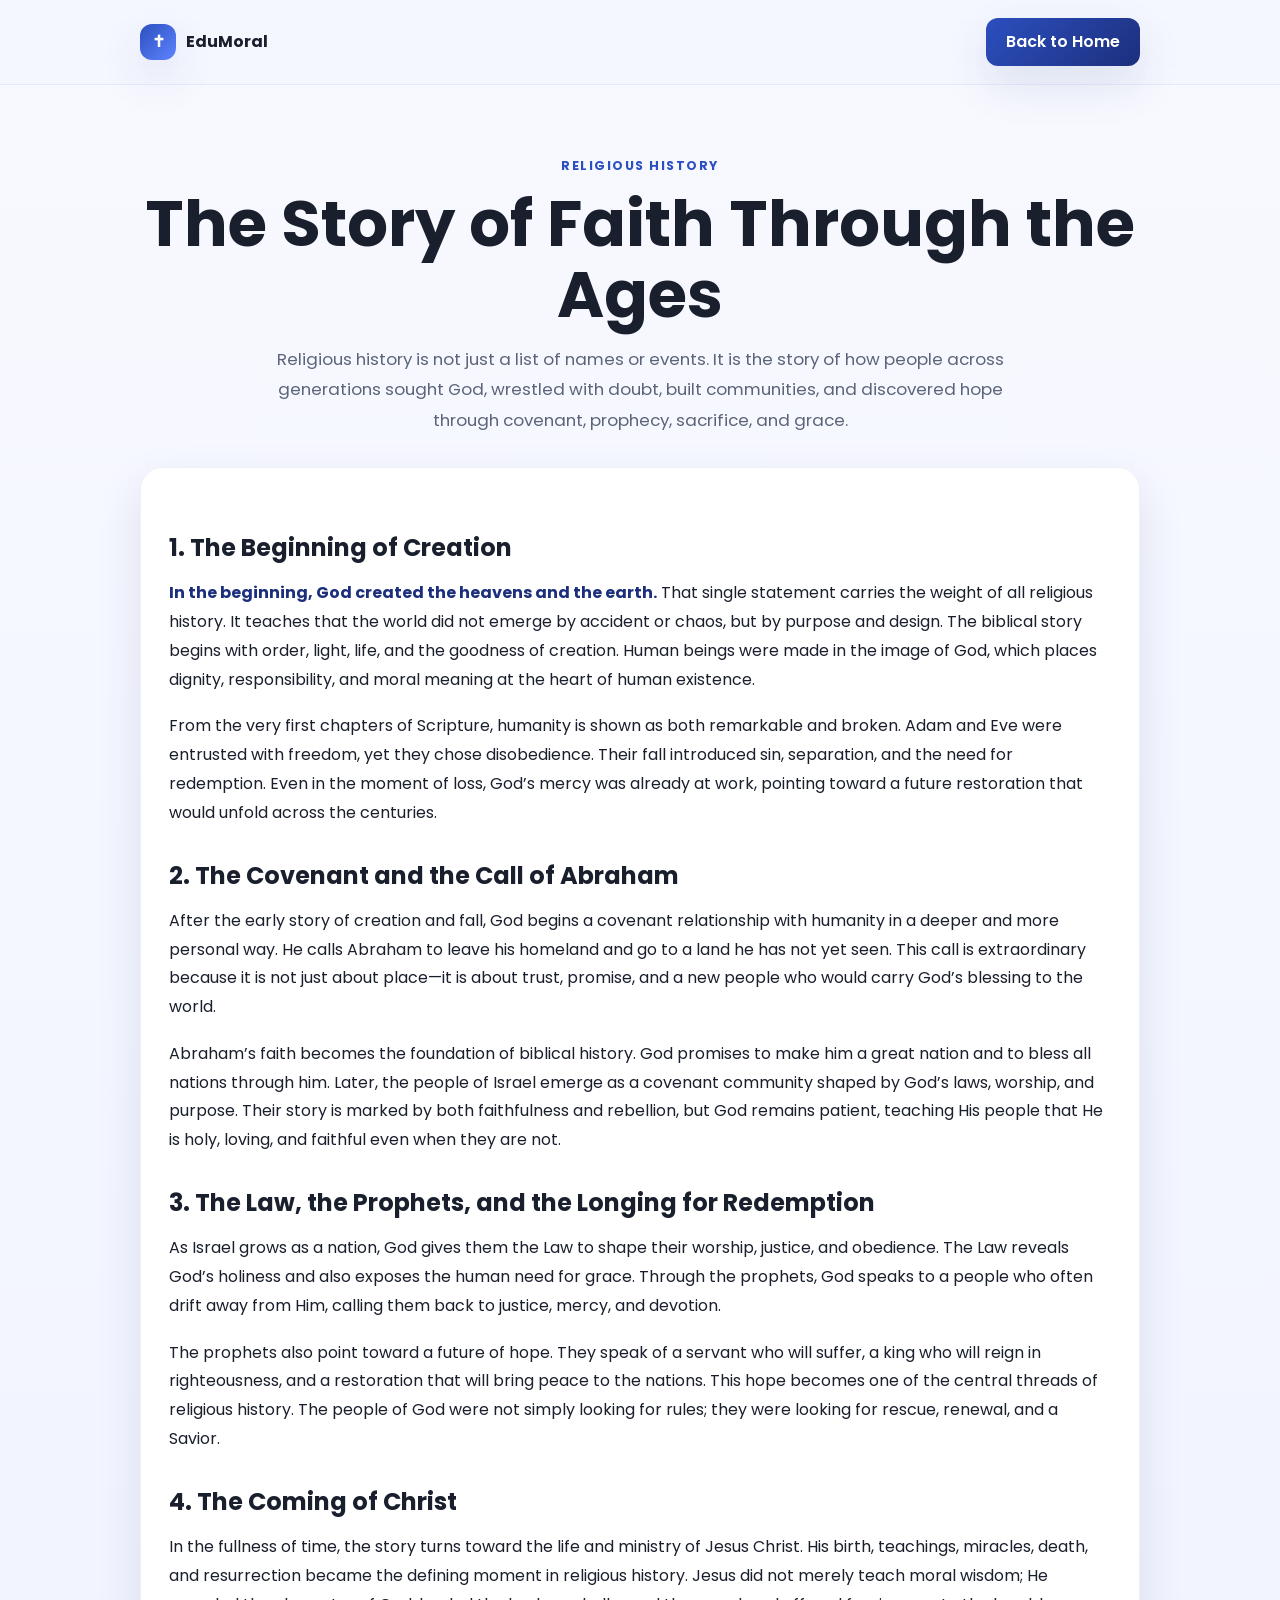
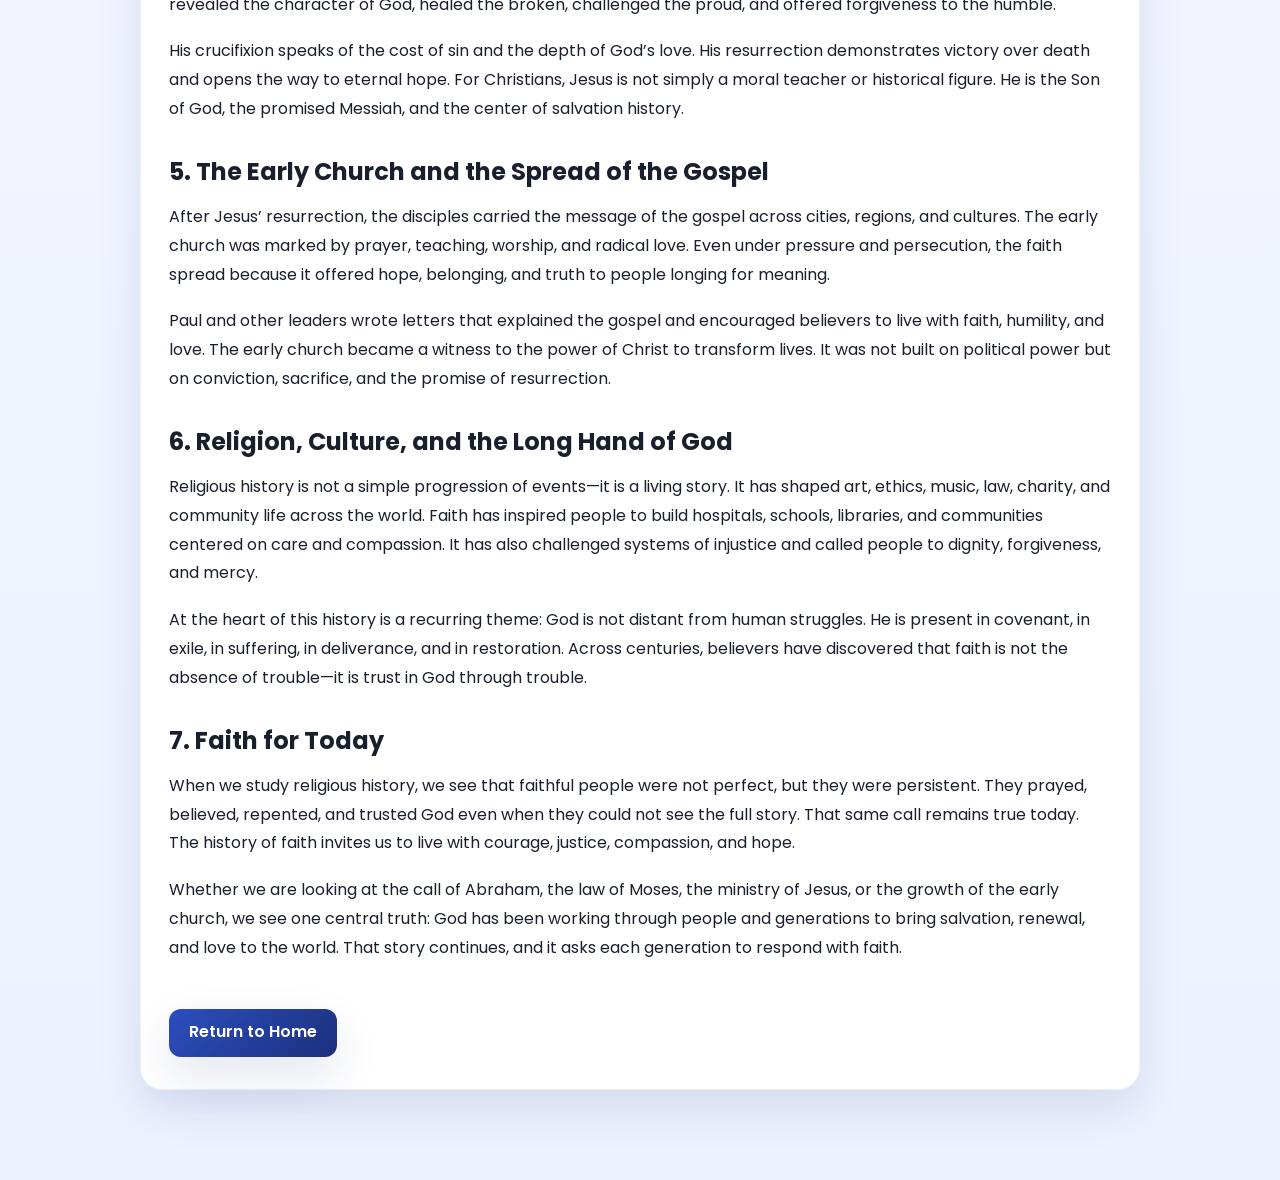
==== history.html @ 7b1f85cd "Add files via upload" ====
<!DOCTYPE html>
<html lang="en">
  <head>
    <meta charset="UTF-8" />
    <meta name="viewport" content="width=device-width, initial-scale=1.0" />
    <title>Religious History</title>
    <link rel="preconnect" href="https://fonts.googleapis.com" />
    <link rel="preconnect" href="https://fonts.gstatic.com" crossorigin />
    <link href="https://fonts.googleapis.com/css2?family=Poppins:wght@400;500;600;700;800&display=swap" rel="stylesheet" />
    <style>
      :root {
        --bg: #f5f7ff;
        --panel: #ffffff;
        --panel-alt: #eef3ff;
        --primary: #2c4fbf;
        --primary-dark: #1c2f7c;
        --accent: #ffbf69;
        --text: #1a1f2d;
        --muted: #5b6478;
        --shadow: 0 18px 45px rgba(28, 47, 124, 0.12);
      }

      * {
        box-sizing: border-box;
        margin: 0;
        padding: 0;
      }

      body {
        font-family: "Poppins", sans-serif;
        background: linear-gradient(180deg, #f8f9ff 0%, #edf2ff 100%);
        color: var(--text);
        line-height: 1.8;
      }

      a {
        text-decoration: none;
        color: inherit;
      }

      .container {
        width: min(1000px, calc(100% - 32px));
        margin: 0 auto;
      }

      .site-header {
        position: sticky;
        top: 0;
        z-index: 10;
        background: rgba(245, 247, 255, 0.85);
        backdrop-filter: blur(10px);
        border-bottom: 1px solid rgba(44, 79, 191, 0.08);
      }

      .nav {
        display: flex;
        justify-content: space-between;
        align-items: center;
        padding: 18px 0;
      }

      .brand {
        display: inline-flex;
        align-items: center;
        gap: 10px;
        font-weight: 700;
      }

      .brand-mark {
        display: grid;
        place-items: center;
        width: 36px;
        height: 36px;
        border-radius: 12px;
        background: linear-gradient(135deg, var(--primary), #5e84ff);
        color: #fff;
        box-shadow: var(--shadow);
      }

      .primary-btn {
        display: inline-flex;
        align-items: center;
        justify-content: center;
        min-height: 48px;
        padding: 0 20px;
        border-radius: 12px;
        border: none;
        font-weight: 600;
        cursor: pointer;
        transition: 0.2s ease;
        background: linear-gradient(135deg, var(--primary), var(--primary-dark));
        color: white;
        box-shadow: var(--shadow);
      }

      .primary-btn:hover {
        transform: translateY(-1px);
      }

      .page {
        padding: 70px 0 90px;
      }

      .hero {
        text-align: center;
        margin-bottom: 32px;
      }

      .eyebrow {
        font-size: 0.78rem;
        letter-spacing: 0.12em;
        text-transform: uppercase;
        color: var(--primary);
        font-weight: 700;
        margin-bottom: 12px;
      }

      h1 {
        font-size: clamp(2.2rem, 5vw, 4rem);
        line-height: 1.1;
        margin-bottom: 14px;
      }

      .intro {
        max-width: 760px;
        margin: 0 auto;
        color: var(--muted);
        font-size: 1.05rem;
      }

      .history-card {
        background: rgba(255, 255, 255, 0.96);
        border: 1px solid rgba(44, 79, 191, 0.08);
        border-radius: 22px;
        box-shadow: var(--shadow);
        padding: 32px 28px;
      }

      .history-card h2 {
        font-size: 1.5rem;
        margin-top: 26px;
        margin-bottom: 10px;
      }

      .history-card p {
        margin-bottom: 18px;
        color: var(--text);
      }

      .history-card p strong {
        color: var(--primary-dark);
      }

      .back-link {
        margin-top: 28px;
        display: inline-flex;
      }

      @media (max-width: 640px) {
        .nav {
          flex-wrap: wrap;
          gap: 12px;
          justify-content: center;
        }
      }
    </style>
  </head>
  <body>
    <header class="site-header">
      <div class="container nav">
        <div class="brand">
          <span class="brand-mark">✝</span>
          <span>EduMoral</span>
        </div>
        <a href="index.html" class="primary-btn">Back to Home</a>
      </div>
    </header>

    <main class="page">
      <div class="container">
        <div class="hero">
          <p class="eyebrow">Religious History</p>
          <h1>The Story of Faith Through the Ages</h1>
          <p class="intro">
            Religious history is not just a list of names or events. It is the story of how people across generations sought God, wrestled with doubt, built communities, and discovered hope through covenant, prophecy, sacrifice, and grace.
          </p>
        </div>

        <article class="history-card">
          <h2>1. The Beginning of Creation</h2>
          <p><strong>In the beginning, God created the heavens and the earth.</strong> That single statement carries the weight of all religious history. It teaches that the world did not emerge by accident or chaos, but by purpose and design. The biblical story begins with order, light, life, and the goodness of creation. Human beings were made in the image of God, which places dignity, responsibility, and moral meaning at the heart of human existence.</p>

          <p>From the very first chapters of Scripture, humanity is shown as both remarkable and broken. Adam and Eve were entrusted with freedom, yet they chose disobedience. Their fall introduced sin, separation, and the need for redemption. Even in the moment of loss, God’s mercy was already at work, pointing toward a future restoration that would unfold across the centuries.</p>

          <h2>2. The Covenant and the Call of Abraham</h2>
          <p>After the early story of creation and fall, God begins a covenant relationship with humanity in a deeper and more personal way. He calls Abraham to leave his homeland and go to a land he has not yet seen. This call is extraordinary because it is not just about place—it is about trust, promise, and a new people who would carry God’s blessing to the world.</p>

          <p>Abraham’s faith becomes the foundation of biblical history. God promises to make him a great nation and to bless all nations through him. Later, the people of Israel emerge as a covenant community shaped by God’s laws, worship, and purpose. Their story is marked by both faithfulness and rebellion, but God remains patient, teaching His people that He is holy, loving, and faithful even when they are not.</p>

          <h2>3. The Law, the Prophets, and the Longing for Redemption</h2>
          <p>As Israel grows as a nation, God gives them the Law to shape their worship, justice, and obedience. The Law reveals God’s holiness and also exposes the human need for grace. Through the prophets, God speaks to a people who often drift away from Him, calling them back to justice, mercy, and devotion.</p>

          <p>The prophets also point toward a future of hope. They speak of a servant who will suffer, a king who will reign in righteousness, and a restoration that will bring peace to the nations. This hope becomes one of the central threads of religious history. The people of God were not simply looking for rules; they were looking for rescue, renewal, and a Savior.</p>

          <h2>4. The Coming of Christ</h2>
          <p>In the fullness of time, the story turns toward the life and ministry of Jesus Christ. His birth, teachings, miracles, death, and resurrection became the defining moment in religious history. Jesus did not merely teach moral wisdom; He revealed the character of God, healed the broken, challenged the proud, and offered forgiveness to the humble.</p>

          <p>His crucifixion speaks of the cost of sin and the depth of God’s love. His resurrection demonstrates victory over death and opens the way to eternal hope. For Christians, Jesus is not simply a moral teacher or historical figure. He is the Son of God, the promised Messiah, and the center of salvation history.</p>

          <h2>5. The Early Church and the Spread of the Gospel</h2>
          <p>After Jesus’ resurrection, the disciples carried the message of the gospel across cities, regions, and cultures. The early church was marked by prayer, teaching, worship, and radical love. Even under pressure and persecution, the faith spread because it offered hope, belonging, and truth to people longing for meaning.</p>

          <p>Paul and other leaders wrote letters that explained the gospel and encouraged believers to live with faith, humility, and love. The early church became a witness to the power of Christ to transform lives. It was not built on political power but on conviction, sacrifice, and the promise of resurrection.</p>

          <h2>6. Religion, Culture, and the Long Hand of God</h2>
          <p>Religious history is not a simple progression of events—it is a living story. It has shaped art, ethics, music, law, charity, and community life across the world. Faith has inspired people to build hospitals, schools, libraries, and communities centered on care and compassion. It has also challenged systems of injustice and called people to dignity, forgiveness, and mercy.</p>

          <p>At the heart of this history is a recurring theme: God is not distant from human struggles. He is present in covenant, in exile, in suffering, in deliverance, and in restoration. Across centuries, believers have discovered that faith is not the absence of trouble—it is trust in God through trouble.</p>

          <h2>7. Faith for Today</h2>
          <p>When we study religious history, we see that faithful people were not perfect, but they were persistent. They prayed, believed, repented, and trusted God even when they could not see the full story. That same call remains true today. The history of faith invites us to live with courage, justice, compassion, and hope.</p>

          <p>Whether we are looking at the call of Abraham, the law of Moses, the ministry of Jesus, or the growth of the early church, we see one central truth: God has been working through people and generations to bring salvation, renewal, and love to the world. That story continues, and it asks each generation to respond with faith.</p>

          <a href="index.html" class="primary-btn back-link">Return to Home</a>
        </article>
      </div>
    </main>
  </body>
</html>
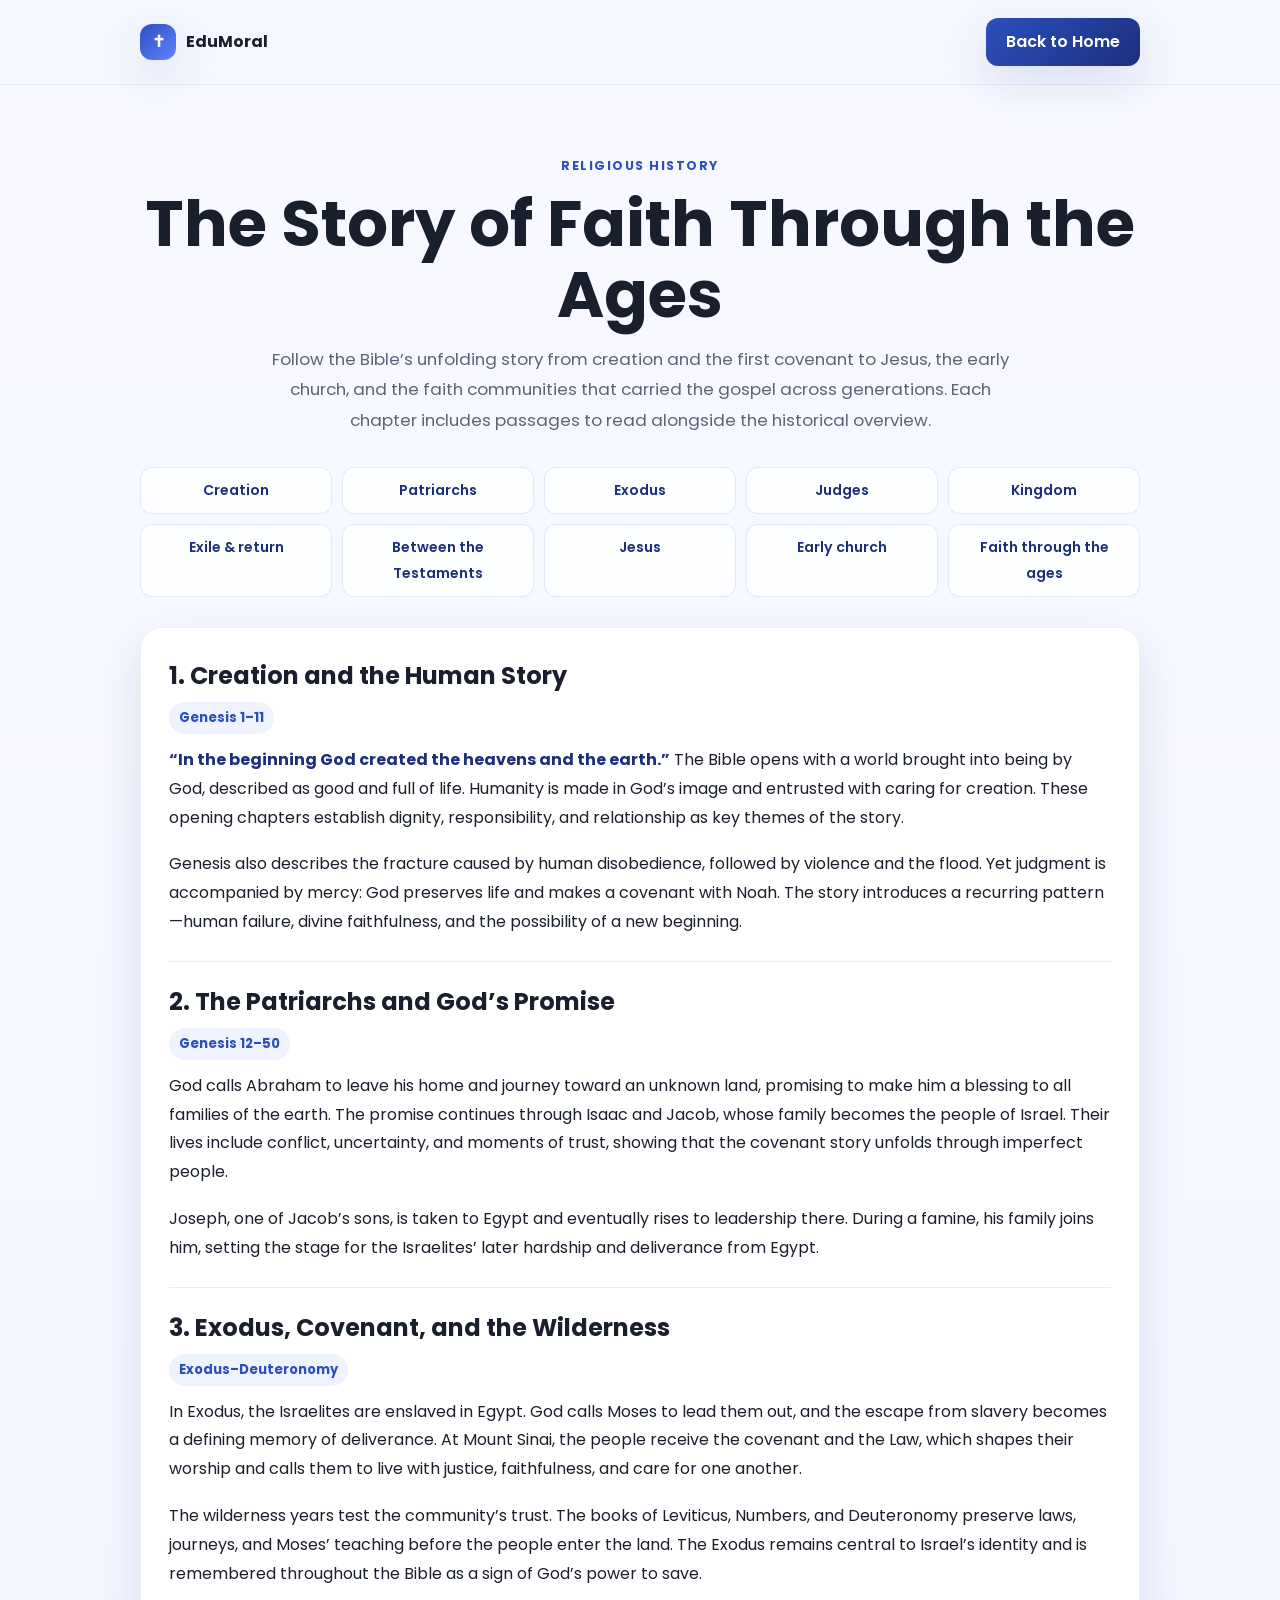
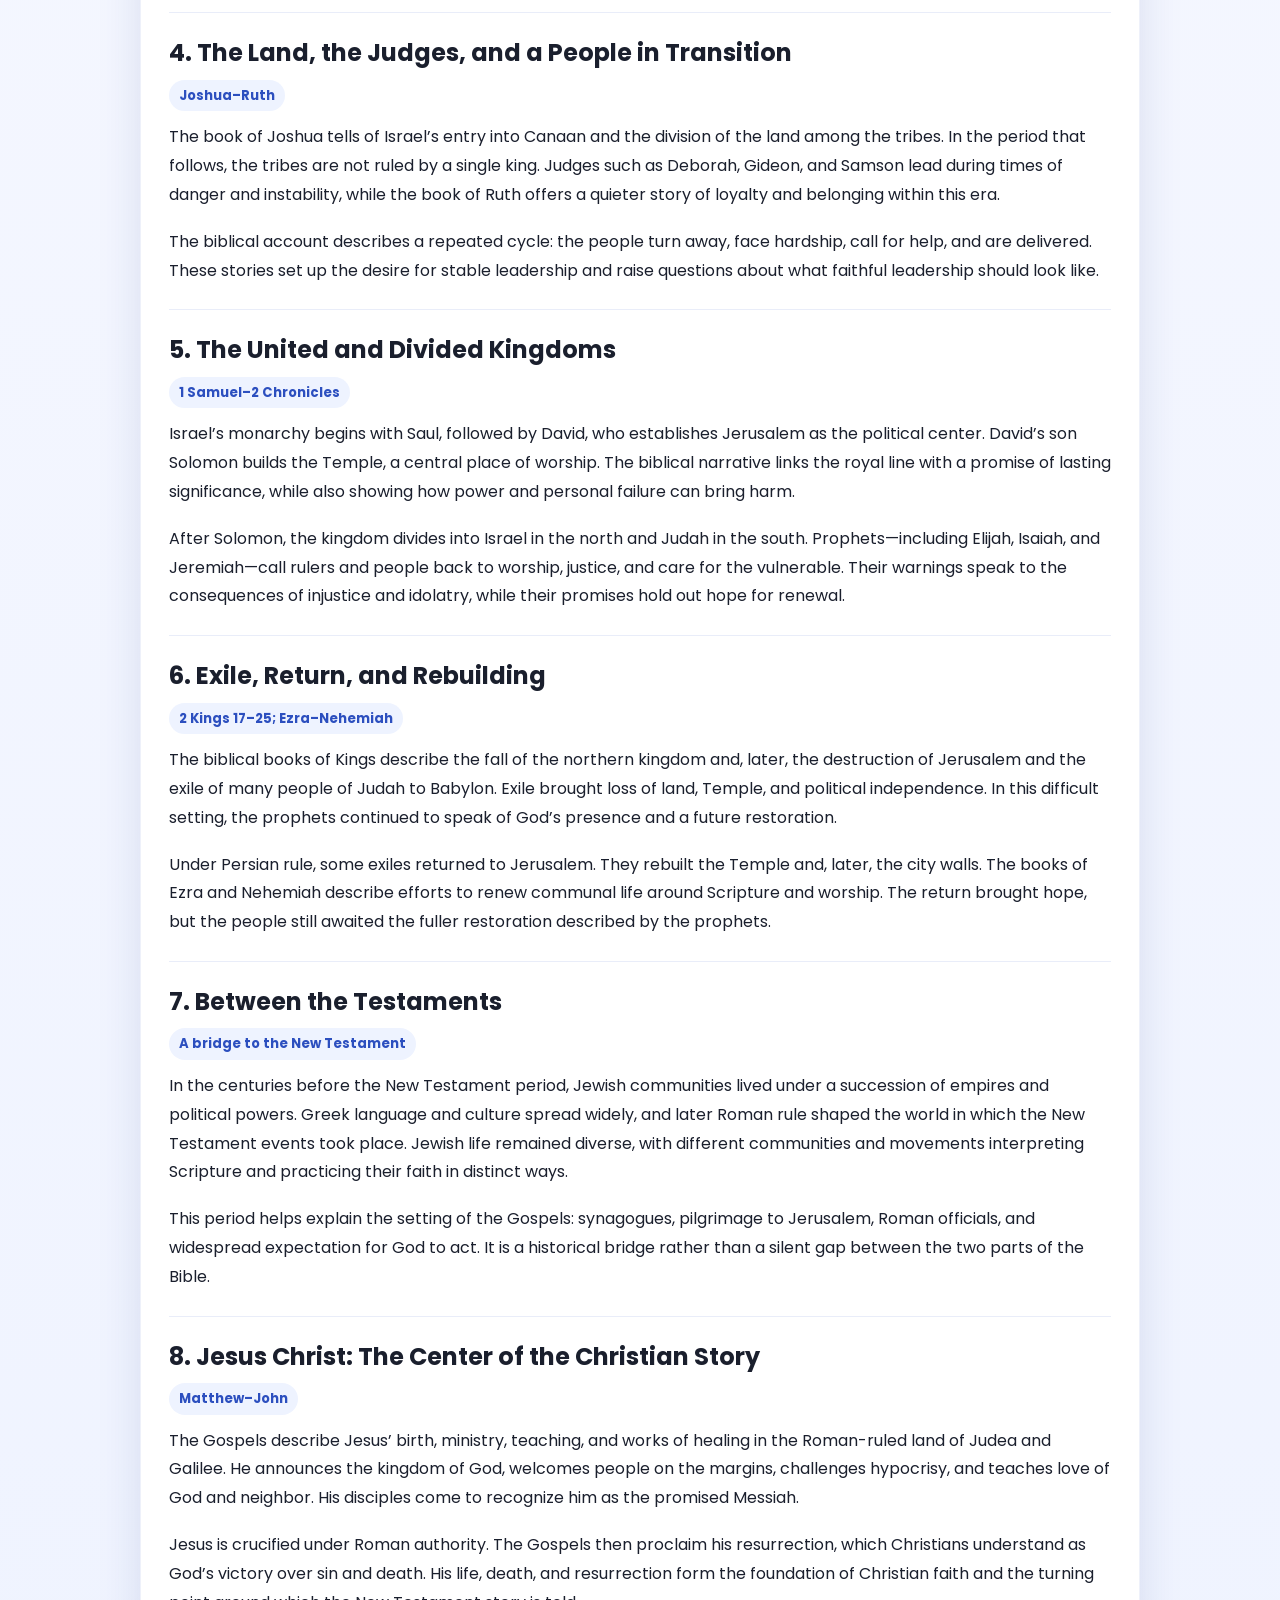
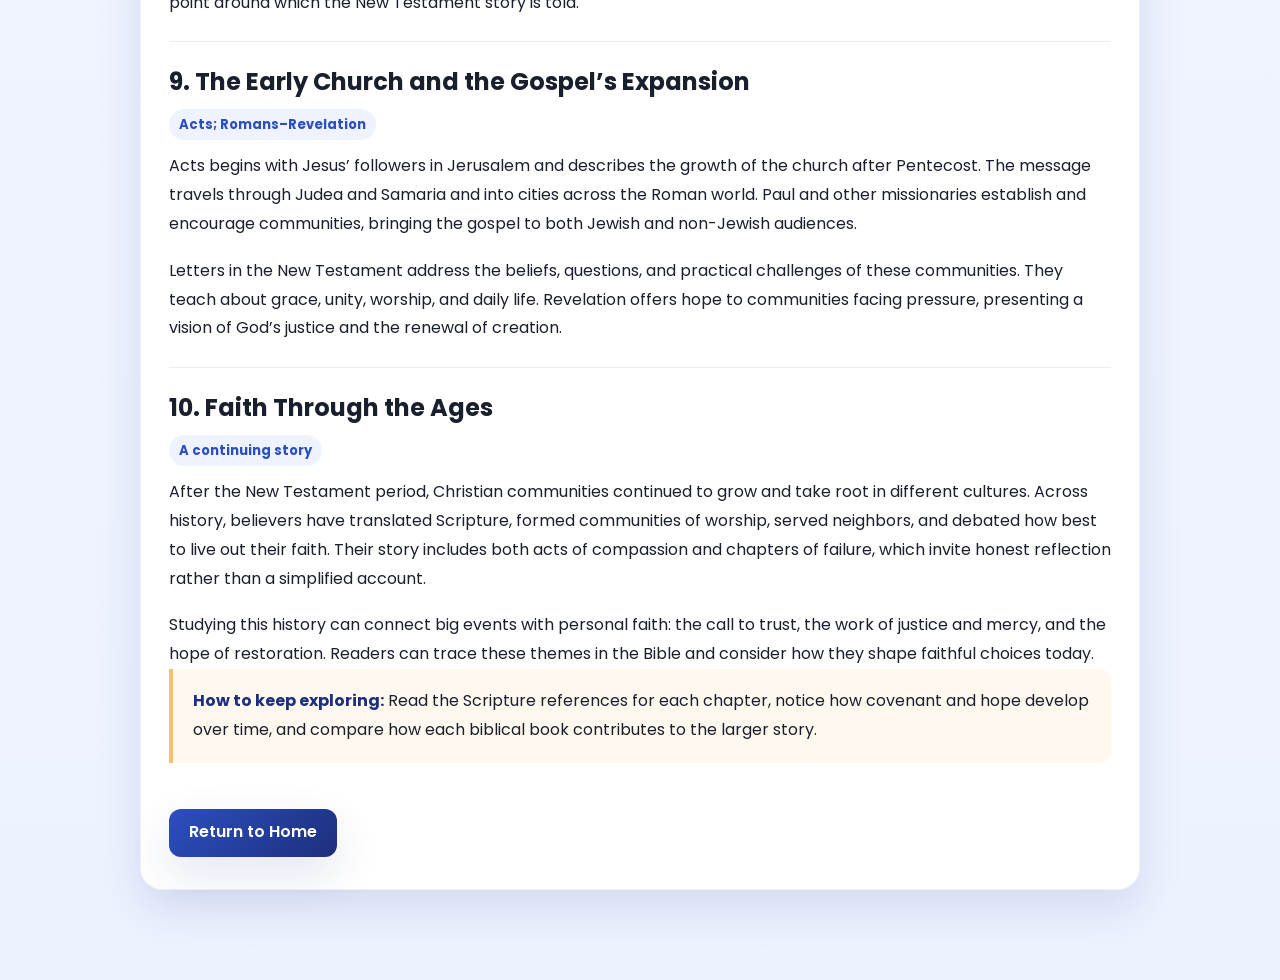
==== commit 0a2326ab: "Add files via upload" ====
--- a/history.html
+++ b/history.html
@@ -128,6 +128,36 @@
         font-size: 1.05rem;
       }
 
+      .history-nav {
+        display: grid;
+        grid-template-columns: repeat(5, minmax(0, 1fr));
+        gap: 10px;
+        margin: 30px 0;
+      }
+
+      .history-nav a {
+        padding: 10px 12px;
+        border: 1px solid rgba(44, 79, 191, 0.12);
+        border-radius: 12px;
+        background: rgba(255, 255, 255, 0.8);
+        color: var(--primary-dark);
+        font-size: 0.88rem;
+        font-weight: 600;
+        text-align: center;
+        transition: border-color 0.2s ease, transform 0.2s ease;
+      }
+
+      .history-nav a:hover,
+      .history-nav a:focus-visible {
+        border-color: var(--primary);
+        transform: translateY(-2px);
+      }
+
+      .history-nav a:focus-visible {
+        outline: 3px solid rgba(44, 79, 191, 0.25);
+        outline-offset: 2px;
+      }
+
       .history-card {
         background: rgba(255, 255, 255, 0.96);
         border: 1px solid rgba(44, 79, 191, 0.08);
@@ -136,10 +166,23 @@
         padding: 32px 28px;
       }
 
+      .history-card section {
+        padding: 0 0 24px;
+        margin: 0 0 24px;
+        border-bottom: 1px solid rgba(44, 79, 191, 0.1);
+        scroll-margin-top: 100px;
+      }
+
+      .history-card section:last-of-type {
+        padding-bottom: 0;
+        margin-bottom: 0;
+        border-bottom: 0;
+      }
+
       .history-card h2 {
         font-size: 1.5rem;
-        margin-top: 26px;
         margin-bottom: 10px;
+        line-height: 1.35;
       }
 
       .history-card p {
@@ -147,13 +190,42 @@
         color: var(--text);
       }
 
+      .history-card p:last-child {
+        margin-bottom: 0;
+      }
+
       .history-card p strong {
         color: var(--primary-dark);
+      }
+
+      .scripture-ref {
+        display: inline-block;
+        margin-bottom: 12px;
+        padding: 4px 10px;
+        border-radius: 999px;
+        background: var(--panel-alt);
+        color: var(--primary);
+        font-size: 0.82rem;
+        font-weight: 700;
+      }
+
+      .history-note {
+        padding: 18px 20px;
+        border-left: 4px solid var(--accent);
+        border-radius: 0 12px 12px 0;
+        background: #fff8ee;
+        color: var(--muted);
       }
 
       .back-link {
         margin-top: 28px;
         display: inline-flex;
+      }
+
+      @media (max-width: 760px) {
+        .history-nav {
+          grid-template-columns: repeat(2, minmax(0, 1fr));
+        }
       }
 
       @media (max-width: 640px) {
@@ -161,6 +233,10 @@
           flex-wrap: wrap;
           gap: 12px;
           justify-content: center;
+        }
+
+        .history-card {
+          padding: 24px 20px;
         }
       }
     </style>
@@ -182,46 +258,95 @@
           <p class="eyebrow">Religious History</p>
           <h1>The Story of Faith Through the Ages</h1>
           <p class="intro">
-            Religious history is not just a list of names or events. It is the story of how people across generations sought God, wrestled with doubt, built communities, and discovered hope through covenant, prophecy, sacrifice, and grace.
+            Follow the Bible’s unfolding story from creation and the first covenant to Jesus, the early church, and the faith communities that carried the gospel across generations. Each chapter includes passages to read alongside the historical overview.
           </p>
         </div>
 
+        <nav class="history-nav" aria-label="History timeline">
+          <a href="#creation">Creation</a>
+          <a href="#patriarchs">Patriarchs</a>
+          <a href="#exodus">Exodus</a>
+          <a href="#judges">Judges</a>
+          <a href="#kingdom">Kingdom</a>
+          <a href="#exile">Exile &amp; return</a>
+          <a href="#waiting">Between the Testaments</a>
+          <a href="#jesus">Jesus</a>
+          <a href="#church">Early church</a>
+          <a href="#legacy">Faith through the ages</a>
+        </nav>
+
         <article class="history-card">
-          <h2>1. The Beginning of Creation</h2>
-          <p><strong>In the beginning, God created the heavens and the earth.</strong> That single statement carries the weight of all religious history. It teaches that the world did not emerge by accident or chaos, but by purpose and design. The biblical story begins with order, light, life, and the goodness of creation. Human beings were made in the image of God, which places dignity, responsibility, and moral meaning at the heart of human existence.</p>
-
-          <p>From the very first chapters of Scripture, humanity is shown as both remarkable and broken. Adam and Eve were entrusted with freedom, yet they chose disobedience. Their fall introduced sin, separation, and the need for redemption. Even in the moment of loss, God’s mercy was already at work, pointing toward a future restoration that would unfold across the centuries.</p>
-
-          <h2>2. The Covenant and the Call of Abraham</h2>
-          <p>After the early story of creation and fall, God begins a covenant relationship with humanity in a deeper and more personal way. He calls Abraham to leave his homeland and go to a land he has not yet seen. This call is extraordinary because it is not just about place—it is about trust, promise, and a new people who would carry God’s blessing to the world.</p>
-
-          <p>Abraham’s faith becomes the foundation of biblical history. God promises to make him a great nation and to bless all nations through him. Later, the people of Israel emerge as a covenant community shaped by God’s laws, worship, and purpose. Their story is marked by both faithfulness and rebellion, but God remains patient, teaching His people that He is holy, loving, and faithful even when they are not.</p>
-
-          <h2>3. The Law, the Prophets, and the Longing for Redemption</h2>
-          <p>As Israel grows as a nation, God gives them the Law to shape their worship, justice, and obedience. The Law reveals God’s holiness and also exposes the human need for grace. Through the prophets, God speaks to a people who often drift away from Him, calling them back to justice, mercy, and devotion.</p>
-
-          <p>The prophets also point toward a future of hope. They speak of a servant who will suffer, a king who will reign in righteousness, and a restoration that will bring peace to the nations. This hope becomes one of the central threads of religious history. The people of God were not simply looking for rules; they were looking for rescue, renewal, and a Savior.</p>
-
-          <h2>4. The Coming of Christ</h2>
-          <p>In the fullness of time, the story turns toward the life and ministry of Jesus Christ. His birth, teachings, miracles, death, and resurrection became the defining moment in religious history. Jesus did not merely teach moral wisdom; He revealed the character of God, healed the broken, challenged the proud, and offered forgiveness to the humble.</p>
-
-          <p>His crucifixion speaks of the cost of sin and the depth of God’s love. His resurrection demonstrates victory over death and opens the way to eternal hope. For Christians, Jesus is not simply a moral teacher or historical figure. He is the Son of God, the promised Messiah, and the center of salvation history.</p>
-
-          <h2>5. The Early Church and the Spread of the Gospel</h2>
-          <p>After Jesus’ resurrection, the disciples carried the message of the gospel across cities, regions, and cultures. The early church was marked by prayer, teaching, worship, and radical love. Even under pressure and persecution, the faith spread because it offered hope, belonging, and truth to people longing for meaning.</p>
-
-          <p>Paul and other leaders wrote letters that explained the gospel and encouraged believers to live with faith, humility, and love. The early church became a witness to the power of Christ to transform lives. It was not built on political power but on conviction, sacrifice, and the promise of resurrection.</p>
-
-          <h2>6. Religion, Culture, and the Long Hand of God</h2>
-          <p>Religious history is not a simple progression of events—it is a living story. It has shaped art, ethics, music, law, charity, and community life across the world. Faith has inspired people to build hospitals, schools, libraries, and communities centered on care and compassion. It has also challenged systems of injustice and called people to dignity, forgiveness, and mercy.</p>
-
-          <p>At the heart of this history is a recurring theme: God is not distant from human struggles. He is present in covenant, in exile, in suffering, in deliverance, and in restoration. Across centuries, believers have discovered that faith is not the absence of trouble—it is trust in God through trouble.</p>
-
-          <h2>7. Faith for Today</h2>
-          <p>When we study religious history, we see that faithful people were not perfect, but they were persistent. They prayed, believed, repented, and trusted God even when they could not see the full story. That same call remains true today. The history of faith invites us to live with courage, justice, compassion, and hope.</p>
-
-          <p>Whether we are looking at the call of Abraham, the law of Moses, the ministry of Jesus, or the growth of the early church, we see one central truth: God has been working through people and generations to bring salvation, renewal, and love to the world. That story continues, and it asks each generation to respond with faith.</p>
-
+          <section id="creation">
+            <h2>1. Creation and the Human Story</h2>
+            <span class="scripture-ref">Genesis 1–11</span>
+            <p><strong>“In the beginning God created the heavens and the earth.”</strong> The Bible opens with a world brought into being by God, described as good and full of life. Humanity is made in God’s image and entrusted with caring for creation. These opening chapters establish dignity, responsibility, and relationship as key themes of the story.</p>
+            <p>Genesis also describes the fracture caused by human disobedience, followed by violence and the flood. Yet judgment is accompanied by mercy: God preserves life and makes a covenant with Noah. The story introduces a recurring pattern—human failure, divine faithfulness, and the possibility of a new beginning.</p>
+          </section>
+
+          <section id="patriarchs">
+            <h2>2. The Patriarchs and God’s Promise</h2>
+            <span class="scripture-ref">Genesis 12–50</span>
+            <p>God calls Abraham to leave his home and journey toward an unknown land, promising to make him a blessing to all families of the earth. The promise continues through Isaac and Jacob, whose family becomes the people of Israel. Their lives include conflict, uncertainty, and moments of trust, showing that the covenant story unfolds through imperfect people.</p>
+            <p>Joseph, one of Jacob’s sons, is taken to Egypt and eventually rises to leadership there. During a famine, his family joins him, setting the stage for the Israelites’ later hardship and deliverance from Egypt.</p>
+          </section>
+
+          <section id="exodus">
+            <h2>3. Exodus, Covenant, and the Wilderness</h2>
+            <span class="scripture-ref">Exodus–Deuteronomy</span>
+            <p>In Exodus, the Israelites are enslaved in Egypt. God calls Moses to lead them out, and the escape from slavery becomes a defining memory of deliverance. At Mount Sinai, the people receive the covenant and the Law, which shapes their worship and calls them to live with justice, faithfulness, and care for one another.</p>
+            <p>The wilderness years test the community’s trust. The books of Leviticus, Numbers, and Deuteronomy preserve laws, journeys, and Moses’ teaching before the people enter the land. The Exodus remains central to Israel’s identity and is remembered throughout the Bible as a sign of God’s power to save.</p>
+          </section>
+
+          <section id="judges">
+            <h2>4. The Land, the Judges, and a People in Transition</h2>
+            <span class="scripture-ref">Joshua–Ruth</span>
+            <p>The book of Joshua tells of Israel’s entry into Canaan and the division of the land among the tribes. In the period that follows, the tribes are not ruled by a single king. Judges such as Deborah, Gideon, and Samson lead during times of danger and instability, while the book of Ruth offers a quieter story of loyalty and belonging within this era.</p>
+            <p>The biblical account describes a repeated cycle: the people turn away, face hardship, call for help, and are delivered. These stories set up the desire for stable leadership and raise questions about what faithful leadership should look like.</p>
+          </section>
+
+          <section id="kingdom">
+            <h2>5. The United and Divided Kingdoms</h2>
+            <span class="scripture-ref">1 Samuel–2 Chronicles</span>
+            <p>Israel’s monarchy begins with Saul, followed by David, who establishes Jerusalem as the political center. David’s son Solomon builds the Temple, a central place of worship. The biblical narrative links the royal line with a promise of lasting significance, while also showing how power and personal failure can bring harm.</p>
+            <p>After Solomon, the kingdom divides into Israel in the north and Judah in the south. Prophets—including Elijah, Isaiah, and Jeremiah—call rulers and people back to worship, justice, and care for the vulnerable. Their warnings speak to the consequences of injustice and idolatry, while their promises hold out hope for renewal.</p>
+          </section>
+
+          <section id="exile">
+            <h2>6. Exile, Return, and Rebuilding</h2>
+            <span class="scripture-ref">2 Kings 17–25; Ezra–Nehemiah</span>
+            <p>The biblical books of Kings describe the fall of the northern kingdom and, later, the destruction of Jerusalem and the exile of many people of Judah to Babylon. Exile brought loss of land, Temple, and political independence. In this difficult setting, the prophets continued to speak of God’s presence and a future restoration.</p>
+            <p>Under Persian rule, some exiles returned to Jerusalem. They rebuilt the Temple and, later, the city walls. The books of Ezra and Nehemiah describe efforts to renew communal life around Scripture and worship. The return brought hope, but the people still awaited the fuller restoration described by the prophets.</p>
+          </section>
+
+          <section id="waiting">
+            <h2>7. Between the Testaments</h2>
+            <span class="scripture-ref">A bridge to the New Testament</span>
+            <p>In the centuries before the New Testament period, Jewish communities lived under a succession of empires and political powers. Greek language and culture spread widely, and later Roman rule shaped the world in which the New Testament events took place. Jewish life remained diverse, with different communities and movements interpreting Scripture and practicing their faith in distinct ways.</p>
+            <p>This period helps explain the setting of the Gospels: synagogues, pilgrimage to Jerusalem, Roman officials, and widespread expectation for God to act. It is a historical bridge rather than a silent gap between the two parts of the Bible.</p>
+          </section>
+
+          <section id="jesus">
+            <h2>8. Jesus Christ: The Center of the Christian Story</h2>
+            <span class="scripture-ref">Matthew–John</span>
+            <p>The Gospels describe Jesus’ birth, ministry, teaching, and works of healing in the Roman-ruled land of Judea and Galilee. He announces the kingdom of God, welcomes people on the margins, challenges hypocrisy, and teaches love of God and neighbor. His disciples come to recognize him as the promised Messiah.</p>
+            <p>Jesus is crucified under Roman authority. The Gospels then proclaim his resurrection, which Christians understand as God’s victory over sin and death. His life, death, and resurrection form the foundation of Christian faith and the turning point around which the New Testament story is told.</p>
+          </section>
+
+          <section id="church">
+            <h2>9. The Early Church and the Gospel’s Expansion</h2>
+            <span class="scripture-ref">Acts; Romans–Revelation</span>
+            <p>Acts begins with Jesus’ followers in Jerusalem and describes the growth of the church after Pentecost. The message travels through Judea and Samaria and into cities across the Roman world. Paul and other missionaries establish and encourage communities, bringing the gospel to both Jewish and non-Jewish audiences.</p>
+            <p>Letters in the New Testament address the beliefs, questions, and practical challenges of these communities. They teach about grace, unity, worship, and daily life. Revelation offers hope to communities facing pressure, presenting a vision of God’s justice and the renewal of creation.</p>
+          </section>
+
+          <section id="legacy">
+            <h2>10. Faith Through the Ages</h2>
+            <span class="scripture-ref">A continuing story</span>
+            <p>After the New Testament period, Christian communities continued to grow and take root in different cultures. Across history, believers have translated Scripture, formed communities of worship, served neighbors, and debated how best to live out their faith. Their story includes both acts of compassion and chapters of failure, which invite honest reflection rather than a simplified account.</p>
+            <p>Studying this history can connect big events with personal faith: the call to trust, the work of justice and mercy, and the hope of restoration. Readers can trace these themes in the Bible and consider how they shape faithful choices today.</p>
+          </section>
+
+          <p class="history-note"><strong>How to keep exploring:</strong> Read the Scripture references for each chapter, notice how covenant and hope develop over time, and compare how each biblical book contributes to the larger story.</p>
           <a href="index.html" class="primary-btn back-link">Return to Home</a>
         </article>
       </div>
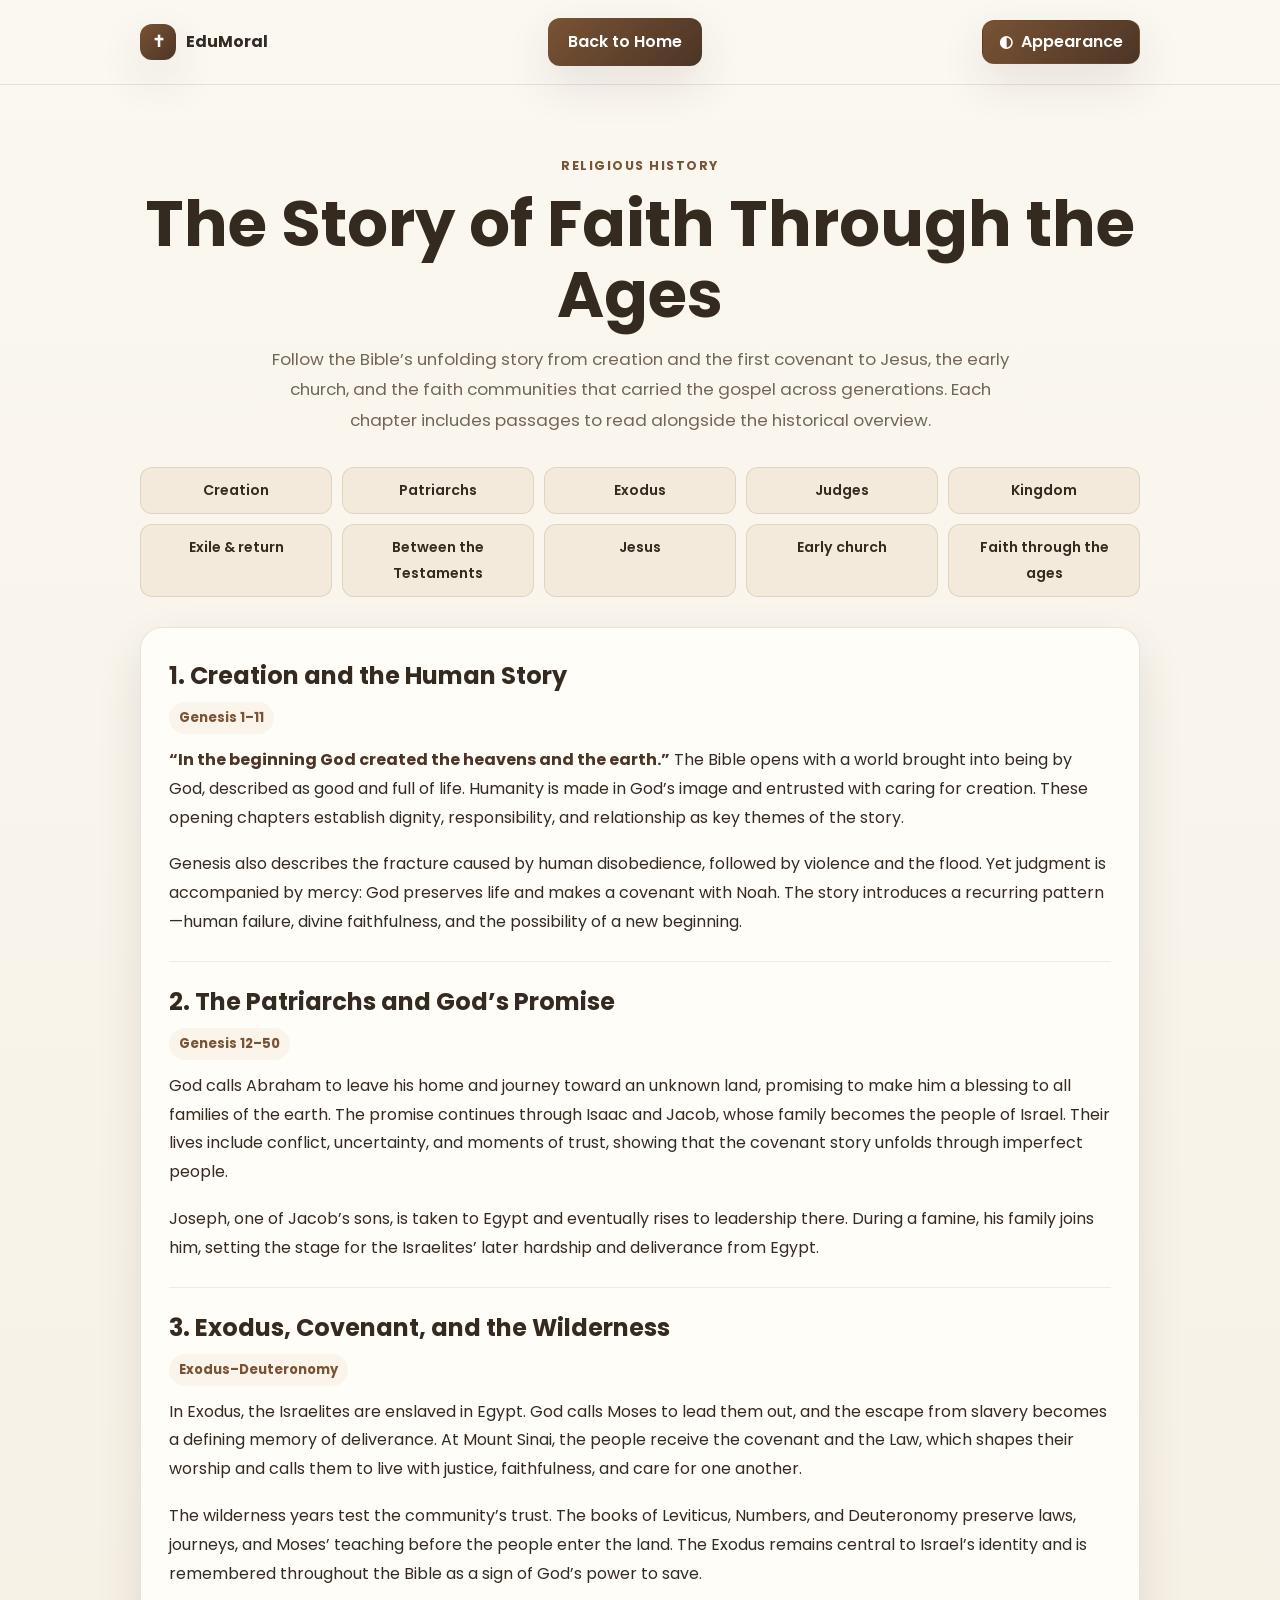
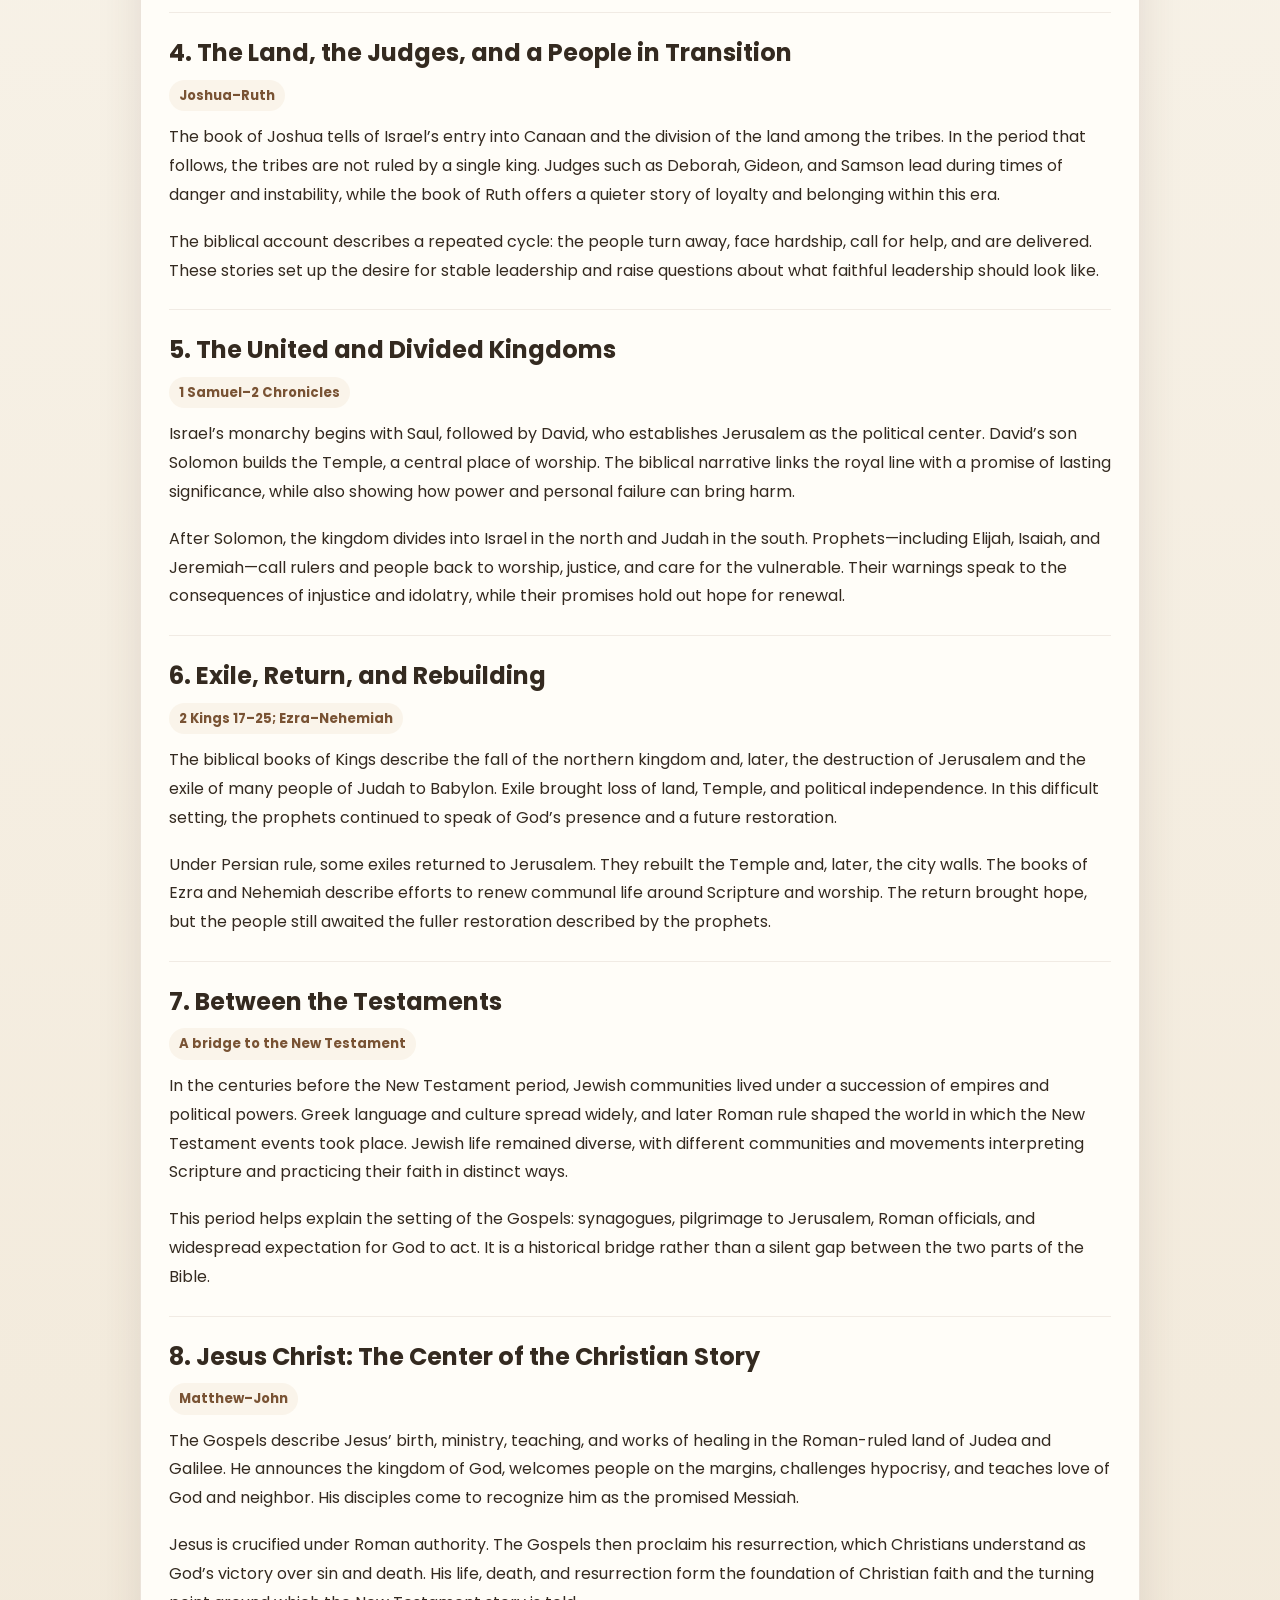
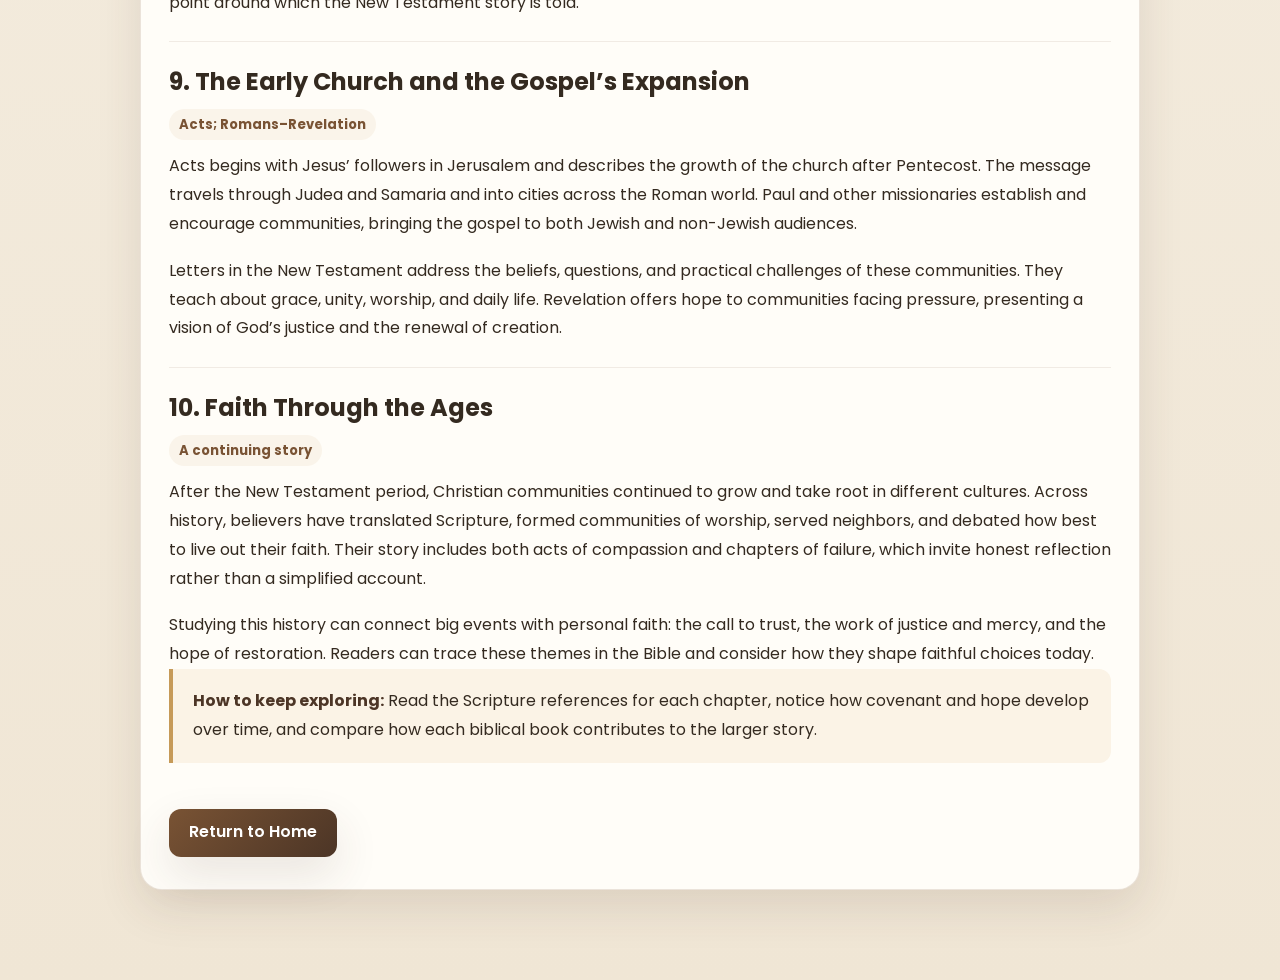
==== commit 48995932: "Add files via upload" ====
--- a/history.html
+++ b/history.html
@@ -9,15 +9,15 @@
     <link href="https://fonts.googleapis.com/css2?family=Poppins:wght@400;500;600;700;800&display=swap" rel="stylesheet" />
     <style>
       :root {
-        --bg: #f5f7ff;
-        --panel: #ffffff;
-        --panel-alt: #eef3ff;
-        --primary: #2c4fbf;
-        --primary-dark: #1c2f7c;
-        --accent: #ffbf69;
-        --text: #1a1f2d;
-        --muted: #5b6478;
-        --shadow: 0 18px 45px rgba(28, 47, 124, 0.12);
+        --bg: #f7f1e5;
+        --panel: #fffdf8;
+        --panel-alt: #efe2cc;
+        --primary: #795334;
+        --primary-dark: #4c3526;
+        --accent: #c69a58;
+        --text: #342a20;
+        --muted: #746657;
+        --shadow: 0 18px 45px rgba(76, 53, 38, 0.12);
       }
 
       * {
@@ -28,7 +28,7 @@
 
       body {
         font-family: "Poppins", sans-serif;
-        background: linear-gradient(180deg, #f8f9ff 0%, #edf2ff 100%);
+        background: linear-gradient(180deg, #fbf8f1 0%, #f0e6d5 100%);
         color: var(--text);
         line-height: 1.8;
       }
@@ -47,9 +47,13 @@
         position: sticky;
         top: 0;
         z-index: 10;
-        background: rgba(245, 247, 255, 0.85);
+        background: rgba(251, 248, 241, 0.9);
         backdrop-filter: blur(10px);
-        border-bottom: 1px solid rgba(44, 79, 191, 0.08);
+        border-bottom: 1px solid rgba(121, 83, 52, 0.08);
+      }
+
+      .nav {
+        gap: 16px;
       }
 
       .nav {
@@ -72,7 +76,7 @@
         width: 36px;
         height: 36px;
         border-radius: 12px;
-        background: linear-gradient(135deg, var(--primary), #5e84ff);
+        background: linear-gradient(135deg, var(--primary), #a77a49);
         color: #fff;
         box-shadow: var(--shadow);
       }
@@ -137,9 +141,9 @@
 
       .history-nav a {
         padding: 10px 12px;
-        border: 1px solid rgba(44, 79, 191, 0.12);
+        border: 1px solid rgba(121, 83, 52, 0.12);
         border-radius: 12px;
-        background: rgba(255, 255, 255, 0.8);
+        background: rgba(255, 253, 248, 0.86);
         color: var(--primary-dark);
         font-size: 0.88rem;
         font-weight: 600;
@@ -154,13 +158,13 @@
       }
 
       .history-nav a:focus-visible {
-        outline: 3px solid rgba(44, 79, 191, 0.25);
+        outline: 3px solid rgba(121, 83, 52, 0.25);
         outline-offset: 2px;
       }
 
       .history-card {
-        background: rgba(255, 255, 255, 0.96);
-        border: 1px solid rgba(44, 79, 191, 0.08);
+        background: rgba(255, 253, 248, 0.97);
+        border: 1px solid rgba(121, 83, 52, 0.08);
         border-radius: 22px;
         box-shadow: var(--shadow);
         padding: 32px 28px;
@@ -169,7 +173,7 @@
       .history-card section {
         padding: 0 0 24px;
         margin: 0 0 24px;
-        border-bottom: 1px solid rgba(44, 79, 191, 0.1);
+        border-bottom: 1px solid rgba(121, 83, 52, 0.1);
         scroll-margin-top: 100px;
       }
 
@@ -213,7 +217,7 @@
         padding: 18px 20px;
         border-left: 4px solid var(--accent);
         border-radius: 0 12px 12px 0;
-        background: #fff8ee;
+        background: #fbf3e6;
         color: var(--muted);
       }
 
@@ -240,6 +244,8 @@
         }
       }
     </style>
+    <link rel="stylesheet" href="theme.css" />
+    <script src="theme.js" defer></script>
   </head>
   <body>
     <header class="site-header">
@@ -249,8 +255,50 @@
           <span>EduMoral</span>
         </div>
         <a href="index.html" class="primary-btn">Back to Home</a>
+        <button class="theme-toggle" type="button" id="theme-toggle" aria-expanded="false" aria-controls="theme-drawer">
+          <span aria-hidden="true">◐</span> Appearance
+        </button>
       </div>
     </header>
+
+    <div class="theme-overlay" id="theme-overlay" hidden></div>
+    <aside class="theme-drawer" id="theme-drawer" aria-labelledby="theme-title" aria-hidden="true">
+      <div class="theme-drawer-heading">
+        <div>
+          <p class="eyebrow">Make it yours</p>
+          <h2 id="theme-title">Appearance</h2>
+        </div>
+        <button class="theme-close" type="button" id="theme-close" aria-label="Close appearance settings">×</button>
+      </div>
+      <fieldset class="theme-options">
+        <legend>Color scheme</legend>
+        <label class="theme-option">
+          <input type="radio" name="theme-scheme" value="parchment" />
+          <span class="theme-swatch" style="--swatch-color: #795334; --swatch-light: #f7f1e5"></span>
+          <span><strong>Parchment</strong><small>Warm leather &amp; paper</small></span>
+        </label>
+        <label class="theme-option">
+          <input type="radio" name="theme-scheme" value="forest" />
+          <span class="theme-swatch" style="--swatch-color: #476b4b; --swatch-light: #eff4e9"></span>
+          <span><strong>Olive Grove</strong><small>Quiet greens &amp; cream</small></span>
+        </label>
+        <label class="theme-option">
+          <input type="radio" name="theme-scheme" value="ocean" />
+          <span class="theme-swatch" style="--swatch-color: #3d6877; --swatch-light: #eaf3f4"></span>
+          <span><strong>Sea of Galilee</strong><small>Calm blue &amp; mist</small></span>
+        </label>
+        <label class="theme-option">
+          <input type="radio" name="theme-scheme" value="berry" />
+          <span class="theme-swatch" style="--swatch-color: #815365; --swatch-light: #f5edf0"></span>
+          <span><strong>Royal Fig</strong><small>Muted plum &amp; linen</small></span>
+        </label>
+      </fieldset>
+      <label class="theme-dark-toggle" for="theme-dark">
+        <span><strong>Dark mode</strong><small>Easy on the eyes in low light</small></span>
+        <input type="checkbox" id="theme-dark" />
+      </label>
+      <p class="theme-status" id="theme-status" role="status" aria-live="polite"></p>
+    </aside>
 
     <main class="page">
       <div class="container">
--- a/theme.css
+++ b/theme.css
@@ -0,0 +1,288 @@
+:root {
+  --theme-page: linear-gradient(180deg, #fbf8f1 0%, #f0e6d5 100%);
+  --theme-page-alt: rgba(198, 154, 88, 0.09);
+  --theme-surface: #fffdf8;
+  --theme-surface-soft: #f3eadb;
+  --theme-text: #342a20;
+  --theme-muted: #746657;
+  --theme-primary: #795334;
+  --theme-primary-dark: #4c3526;
+  --theme-accent: #c69a58;
+  --theme-border: rgba(121, 83, 52, 0.15);
+  --theme-header: rgba(251, 248, 241, 0.92);
+  --theme-note: #fbf3e6;
+  --theme-shadow: 0 18px 45px rgba(76, 53, 38, 0.12);
+}
+
+body {
+  background: var(--theme-page);
+  color: var(--theme-text);
+}
+
+.alt-bg {
+  background: var(--theme-page-alt);
+}
+
+.site-header {
+  background: var(--theme-header);
+  border-color: var(--theme-border);
+}
+
+.hero-card,
+.feature-card,
+.quiz-card,
+.quote-card,
+.summary-box,
+.verse-panel,
+.history-cta-wrap,
+.history-item,
+.history-card {
+  background: var(--theme-surface);
+  border-color: var(--theme-border);
+  box-shadow: var(--theme-shadow);
+}
+
+.hero-card,
+.feature-card.highlight {
+  background: linear-gradient(180deg, var(--theme-surface), var(--theme-surface-soft));
+}
+
+.feature-card {
+  transition: background-color 0.3s ease, border-color 0.3s ease, box-shadow 0.3s ease;
+}
+
+.feature-card:hover,
+.feature-card:focus-visible {
+  background: linear-gradient(180deg, var(--theme-surface-soft), var(--theme-surface));
+  border-color: var(--theme-border);
+}
+
+.secondary-btn,
+.quiz-option,
+.verse-select,
+.word-search-letter,
+.history-nav a {
+  background: var(--theme-surface-soft);
+  border-color: var(--theme-border);
+  color: var(--theme-text);
+}
+
+.primary-btn,
+.brand-mark,
+.theme-toggle {
+  background: linear-gradient(135deg, var(--theme-primary), var(--theme-primary-dark));
+  color: #fff;
+}
+
+.eyebrow,
+.reference,
+.hero-card span,
+.quote-card span,
+.history-card p strong,
+.scripture-ref,
+.history-item span {
+  color: var(--theme-primary);
+}
+
+.history-card p strong,
+.theme-drawer h2 {
+  color: var(--theme-primary-dark);
+}
+
+.badge {
+  background: var(--theme-page-alt);
+  color: var(--theme-primary-dark);
+}
+
+.icon,
+.history-item span,
+.scripture-ref {
+  background: var(--theme-page-alt);
+}
+
+.history-note {
+  background: var(--theme-note);
+  border-color: var(--theme-accent);
+}
+
+.theme-toggle,
+.theme-close {
+  border: 1px solid var(--theme-border);
+  border-radius: 12px;
+  cursor: pointer;
+  font: inherit;
+  font-weight: 600;
+}
+
+.theme-toggle {
+  display: inline-flex;
+  align-items: center;
+  justify-content: center;
+  gap: 8px;
+  min-height: 44px;
+  padding: 0 16px;
+  box-shadow: var(--theme-shadow);
+}
+
+.theme-toggle:hover,
+.theme-close:hover {
+  filter: brightness(1.08);
+}
+
+.theme-overlay {
+  position: fixed;
+  inset: 0;
+  z-index: 20;
+  background: rgba(20, 16, 12, 0.48);
+}
+
+.theme-drawer {
+  position: fixed;
+  inset: 0 0 0 auto;
+  z-index: 21;
+  width: min(380px, calc(100% - 28px));
+  padding: 28px 24px;
+  overflow-y: auto;
+  background: var(--theme-surface);
+  color: var(--theme-text);
+  box-shadow: -18px 0 45px rgba(0, 0, 0, 0.18);
+  transform: translateX(105%);
+  visibility: hidden;
+  transition: transform 0.24s ease, visibility 0.24s ease;
+}
+
+.theme-drawer.is-open {
+  transform: translateX(0);
+  visibility: visible;
+}
+
+.theme-drawer-heading {
+  display: flex;
+  justify-content: space-between;
+  align-items: flex-start;
+  margin-bottom: 28px;
+}
+
+.theme-drawer-heading .eyebrow {
+  margin-bottom: 4px;
+}
+
+.theme-drawer h2 {
+  font-size: 1.7rem;
+  line-height: 1.2;
+}
+
+.theme-close {
+  width: 40px;
+  height: 40px;
+  background: var(--theme-surface-soft);
+  color: var(--theme-text);
+  font-size: 1.6rem;
+  line-height: 1;
+}
+
+.theme-options {
+  display: grid;
+  gap: 10px;
+  border: 0;
+}
+
+.theme-options legend {
+  margin-bottom: 12px;
+  font-weight: 700;
+}
+
+.theme-option {
+  display: flex;
+  align-items: center;
+  gap: 12px;
+  min-height: 68px;
+  padding: 10px 12px;
+  border: 1px solid var(--theme-border);
+  border-radius: 14px;
+  cursor: pointer;
+}
+
+.theme-option:has(input:checked) {
+  outline: 2px solid var(--theme-primary);
+  outline-offset: 1px;
+}
+
+.theme-option input {
+  accent-color: var(--theme-primary);
+}
+
+.theme-option > span:last-child,
+.theme-dark-toggle > span {
+  display: grid;
+  gap: 2px;
+}
+
+.theme-option small,
+.theme-dark-toggle small {
+  color: var(--theme-muted);
+  font-size: 0.8rem;
+}
+
+.theme-swatch {
+  flex: 0 0 38px;
+  width: 38px;
+  height: 38px;
+  border: 1px solid var(--theme-border);
+  border-radius: 12px;
+  background: linear-gradient(135deg, var(--swatch-color) 0 50%, var(--swatch-light) 50%);
+}
+
+.theme-dark-toggle {
+  display: flex;
+  justify-content: space-between;
+  align-items: center;
+  gap: 12px;
+  margin-top: 24px;
+  padding: 16px 12px;
+  border-top: 1px solid var(--theme-border);
+  border-bottom: 1px solid var(--theme-border);
+  cursor: pointer;
+}
+
+.theme-dark-toggle input {
+  width: 20px;
+  height: 20px;
+  accent-color: var(--theme-primary);
+}
+
+.theme-status {
+  min-height: 24px;
+  margin-top: 12px;
+  color: var(--theme-muted);
+  font-size: 0.85rem;
+}
+
+body.theme-dark .quiz-option.correct {
+  background: rgba(71, 156, 111, 0.22);
+  border-color: rgba(116, 205, 153, 0.45);
+  color: #a8e1bd;
+}
+
+body.theme-dark .quiz-option.wrong {
+  background: rgba(191, 83, 83, 0.2);
+  border-color: rgba(229, 120, 120, 0.4);
+  color: #ffc0b8;
+}
+
+@media (max-width: 640px) {
+  .theme-toggle {
+    min-height: 42px;
+    padding: 0 12px;
+    font-size: 0.9rem;
+  }
+}
+
+@media (prefers-reduced-motion: reduce) {
+  .feature-card,
+  .theme-drawer,
+  .theme-toggle,
+  .theme-close {
+    transition: none;
+  }
+}
